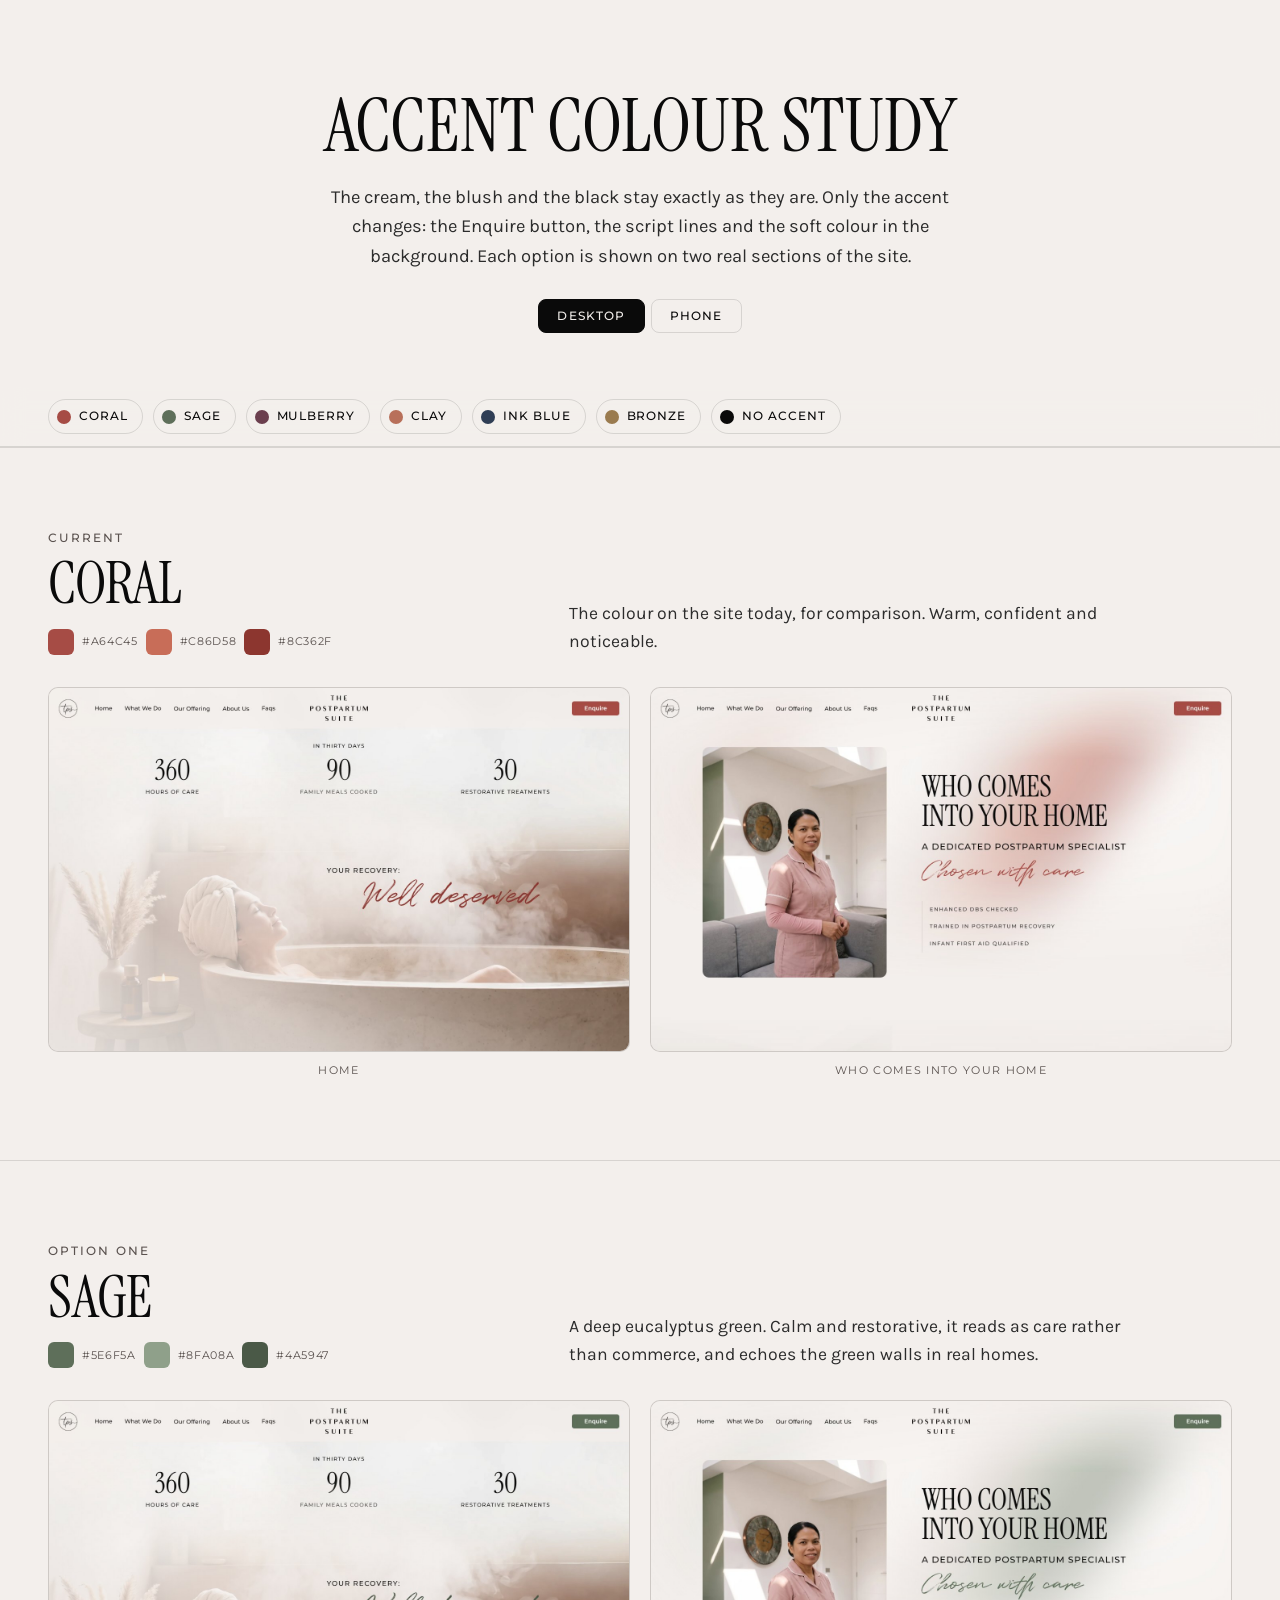
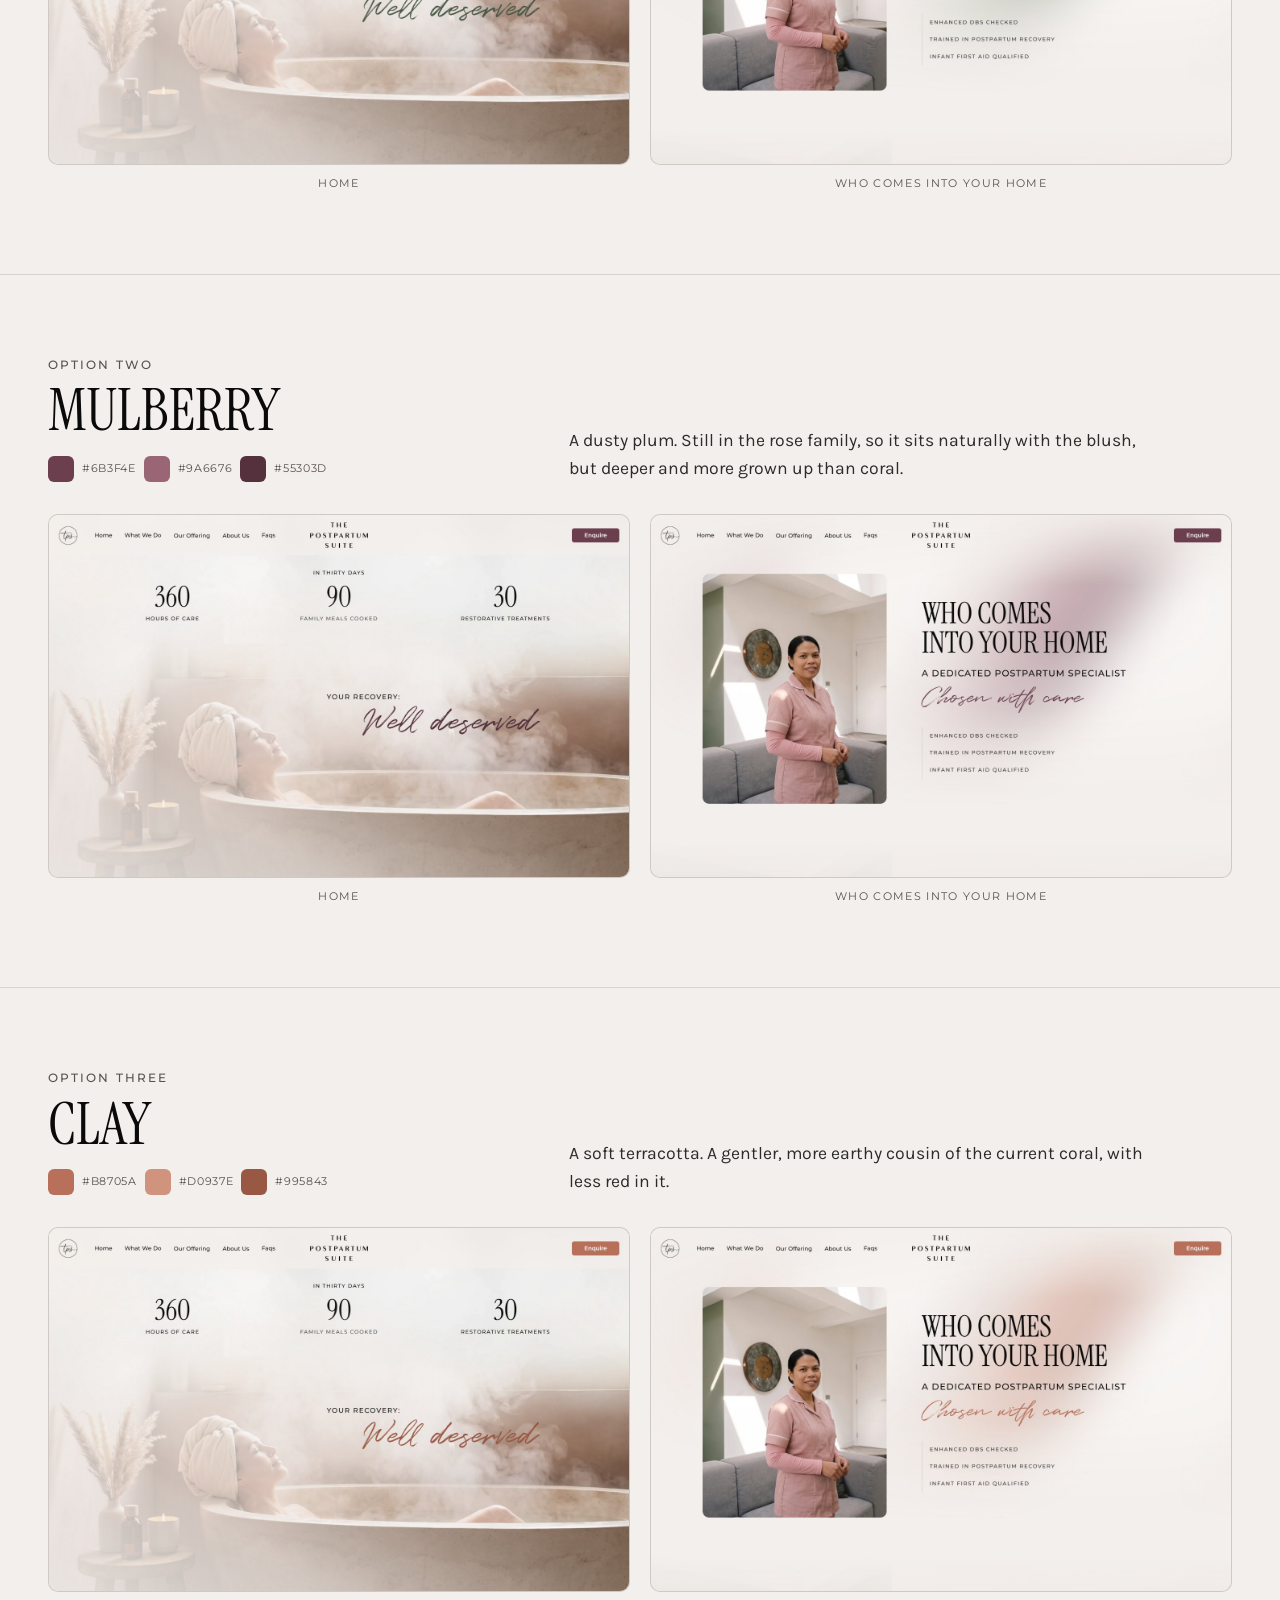
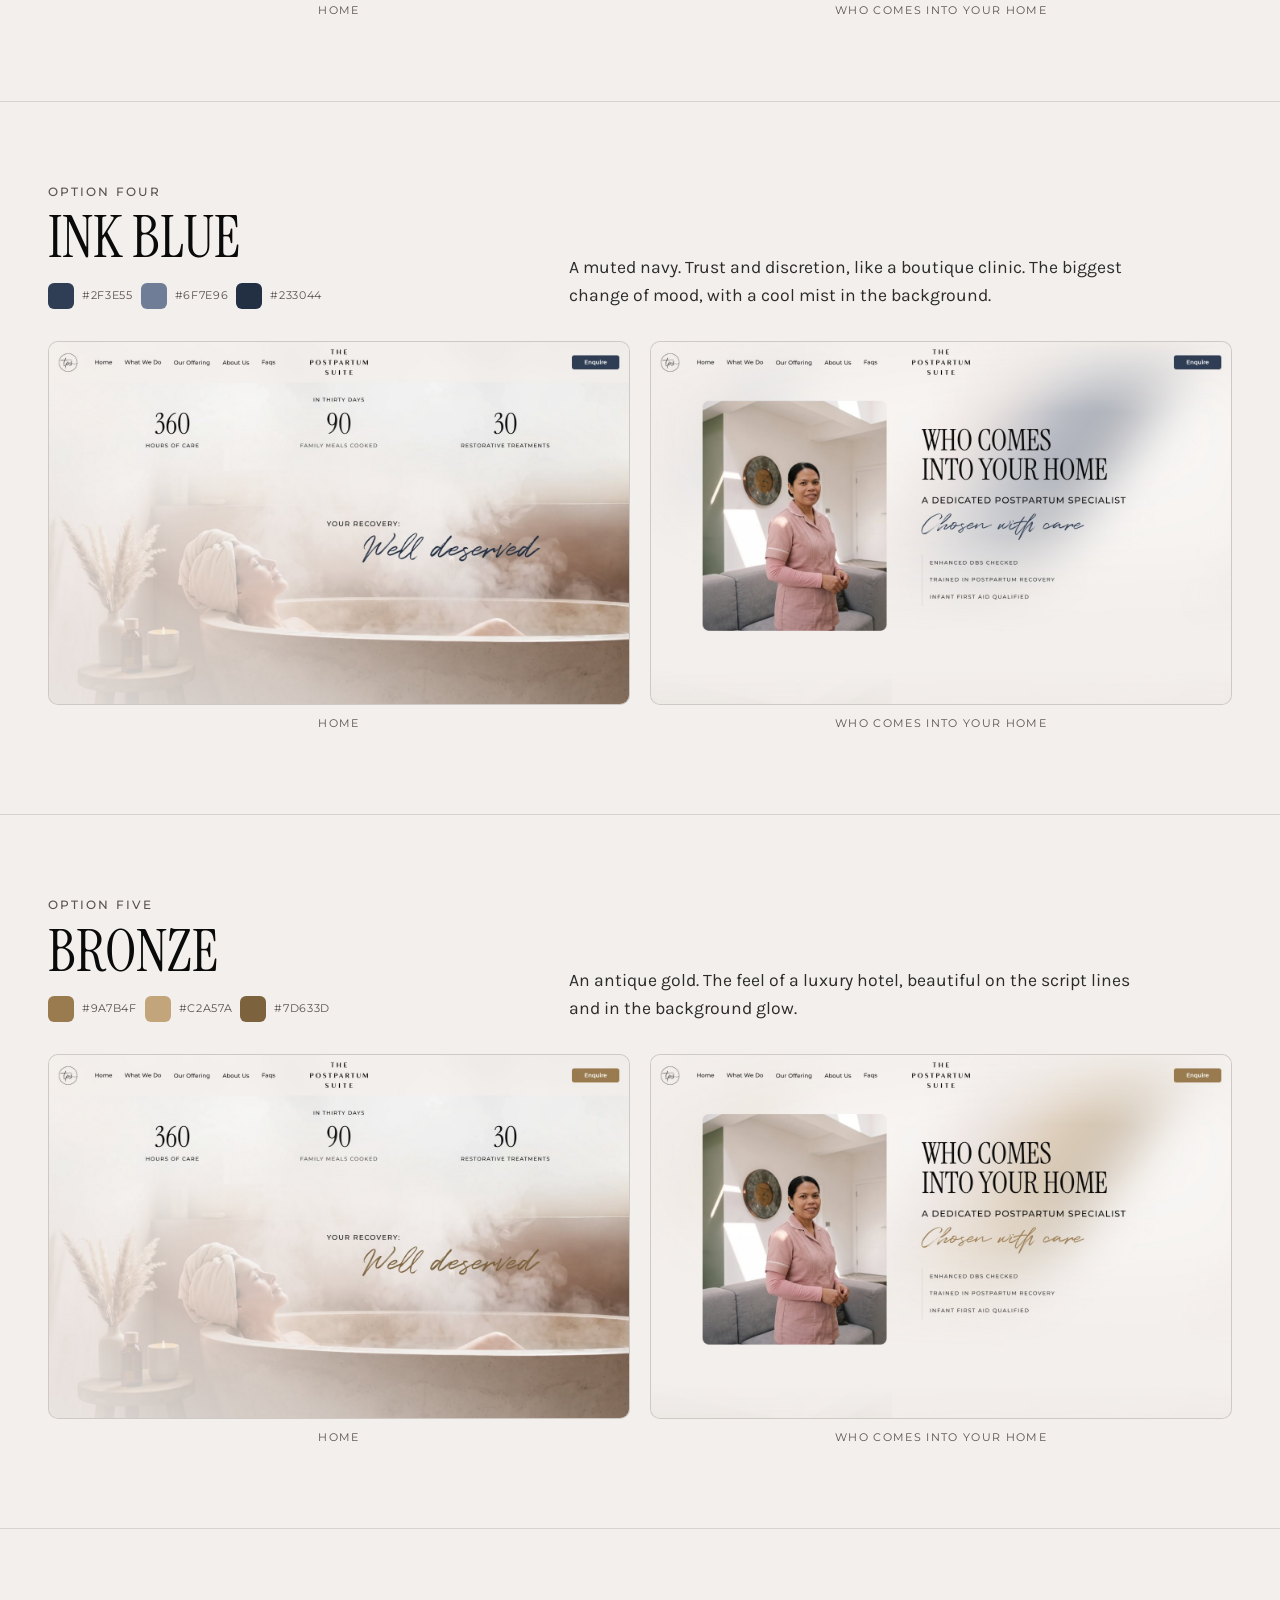
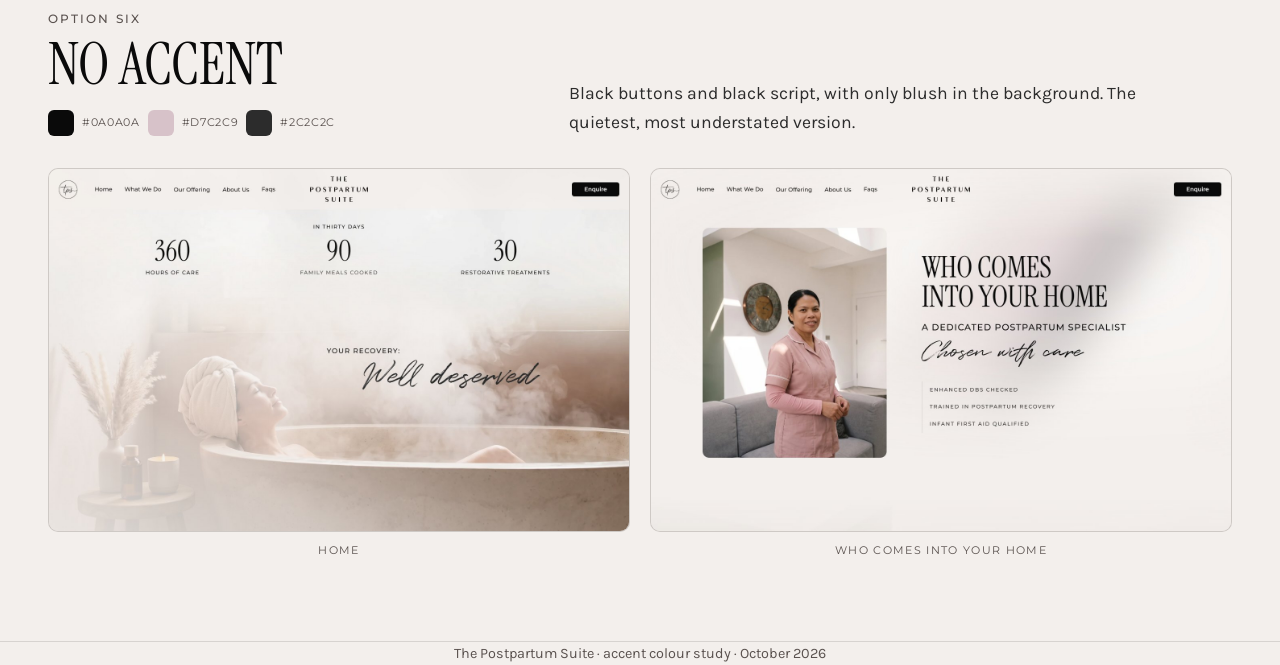
==== index.html @ 4d8846b0 "Accent colour study: six options against the current coral Co-Authored-By: Claude Opus 5.5 <noreply@" ====
<!doctype html>
<html lang="en">
<head>
<meta charset="utf-8" />
<meta name="viewport" content="width=device-width, initial-scale=1" />
<meta name="robots" content="noindex, nofollow" />
<title>Accent Colour Study · The Postpartum Suite</title>
<meta name="color-scheme" content="light only" />
<link rel="preconnect" href="https://fonts.googleapis.com" />
<link rel="preconnect" href="https://fonts.gstatic.com" crossorigin />
<link rel="stylesheet" href="https://fonts.googleapis.com/css2?family=Instrument+Serif&family=Montserrat:wght@400;500;600&family=Karla:wght@400;500&display=swap" />
<style>
  :root {
    --canvas: #F3EFEC; --ink: #0A0A0A; --ink-soft: #2C2C2C; --ink-mute: #5A524F;
    --hair: rgba(10, 10, 10, .12); --gutter: 24px;
  }
  @media (min-width: 900px) { :root { --gutter: 48px; } }
  * { box-sizing: border-box; }
  html { scroll-behavior: smooth; }
  body { margin: 0; background: var(--canvas); color: var(--ink-soft); font-family: Karla, system-ui, sans-serif; line-height: 1.6; }
  img { display: block; max-width: 100%; }
  .wrap { max-width: 1280px; margin: 0 auto; padding: 0 var(--gutter); }

  header.top { padding: clamp(56px, 10vh, 112px) 0 clamp(32px, 6vh, 64px); text-align: center; }
  .top h1 { margin: 0; font-family: "Instrument Serif", Georgia, serif; font-weight: 400; text-transform: uppercase; font-size: clamp(2.4rem, 6vw, 4.6rem); line-height: 1; color: var(--ink); }
  .top p { max-width: 60ch; margin: 1.2rem auto 0; font-size: clamp(1rem, .95rem + .3vw, 1.15rem); }

  nav.jump { position: sticky; top: 0; z-index: 5; background: rgba(243, 239, 236, .88); backdrop-filter: blur(12px); -webkit-backdrop-filter: blur(12px); border-bottom: 1px solid var(--hair); }
  nav.jump ul { list-style: none; margin: 0 auto; padding: 12px var(--gutter); max-width: 1280px; display: flex; gap: 10px; overflow-x: auto; scrollbar-width: none; }
  nav.jump ul::-webkit-scrollbar { display: none; }
  nav.jump a { display: flex; align-items: center; gap: 8px; white-space: nowrap; padding: 7px 14px 7px 8px; border: 1px solid var(--hair); border-radius: 999px; font-family: Montserrat, sans-serif; font-size: .74rem; font-weight: 500; letter-spacing: .08em; text-transform: uppercase; color: var(--ink); text-decoration: none; }
  nav.jump a:hover { background: #fff; }
  .dot { width: 14px; height: 14px; border-radius: 50%; flex: none; }

  .view { display: flex; justify-content: center; gap: 6px; margin: 28px 0 0; }
  .view button { font: 500 .74rem Montserrat, sans-serif; letter-spacing: .1em; text-transform: uppercase; padding: 9px 18px; border-radius: 8px; border: 1px solid var(--hair); background: transparent; color: var(--ink); cursor: pointer; }
  .view button[aria-pressed="true"] { background: var(--ink); color: var(--canvas); border-color: var(--ink); }

  section.pal { padding: clamp(56px, 9vh, 96px) 0; border-top: 1px solid var(--hair); scroll-margin-top: 60px; }
  .pal__head { display: grid; grid-template-columns: minmax(0, 1fr); gap: 18px; margin-bottom: 32px; }
  @media (min-width: 900px) { .pal__head { grid-template-columns: minmax(0, 5fr) minmax(0, 7fr); align-items: end; gap: 48px; } }
  .pal__num { font-family: Montserrat, sans-serif; font-size: .72rem; font-weight: 500; letter-spacing: .18em; text-transform: uppercase; color: var(--ink-mute); margin: 0 0 .5rem; }
  .pal h2 { margin: 0; font-family: "Instrument Serif", Georgia, serif; font-weight: 400; text-transform: uppercase; font-size: clamp(2.2rem, 4.6vw, 3.6rem); line-height: 1; color: var(--ink); }
  .pal__desc { margin: 0; max-width: 58ch; font-size: clamp(1rem, .96rem + .2vw, 1.1rem); }
  .chips { display: flex; gap: 8px; margin-top: 16px; flex-wrap: wrap; }
  .chip { display: flex; align-items: center; gap: 8px; font-family: Montserrat, sans-serif; font-size: .7rem; letter-spacing: .06em; color: var(--ink-mute); }
  .chip i { width: 26px; height: 26px; border-radius: 6px; display: block; }

  .shots { display: grid; gap: 20px; }
  .shots--desk { grid-template-columns: minmax(0, 1fr); }
  @media (min-width: 900px) { .shots--desk { grid-template-columns: repeat(2, minmax(0, 1fr)); } }
  .shots--phone { grid-template-columns: repeat(2, minmax(0, 260px)); justify-content: center; gap: 24px; }
  figure { margin: 0; }
  figure img { width: 100%; border-radius: 10px; border: 1px solid var(--hair); background: #e9e3df; }
  figcaption { margin-top: 10px; font-family: Montserrat, sans-serif; font-size: .7rem; letter-spacing: .12em; text-transform: uppercase; color: var(--ink-mute); text-align: center; }
  body[data-view="desktop"] .shots--phone, body[data-view="phone"] .shots--desk { display: none; }

  footer { padding: 64px 0 88px; text-align: center; font-size: .9rem; color: var(--ink-mute); border-top: 1px solid var(--hair); }
</style>
</head>
<body data-view="desktop">

<header class="top wrap">
  <h1>Accent Colour Study</h1>
  <p>The cream, the blush and the black stay exactly as they are. Only the accent changes: the Enquire button, the script lines and the soft colour in the background. Each option is shown on two real sections of the site.</p>
  <div class="view" role="group" aria-label="Show">
    <button type="button" data-view-btn="desktop" aria-pressed="true">Desktop</button>
    <button type="button" data-view-btn="phone" aria-pressed="false">Phone</button>
  </div>
</header>

<nav class="jump" aria-label="Palettes">
  <ul id="jump"></ul>
</nav>

<main id="palettes"></main>

<footer class="wrap">The Postpartum Suite · accent colour study · October 2026</footer>

<script>
  var PALETTES = [
    { id: 'current', name: 'Coral', label: 'Current', hex: ['#A64C45', '#C86D58', '#8C362F'],
      desc: 'The colour on the site today, for comparison. Warm, confident and noticeable.' },
    { id: 'sage', name: 'Sage', label: 'Option one', hex: ['#5E6F5A', '#8FA08A', '#4A5947'],
      desc: 'A deep eucalyptus green. Calm and restorative, it reads as care rather than commerce, and echoes the green walls in real homes.' },
    { id: 'mulberry', name: 'Mulberry', label: 'Option two', hex: ['#6B3F4E', '#9A6676', '#55303D'],
      desc: 'A dusty plum. Still in the rose family, so it sits naturally with the blush, but deeper and more grown up than coral.' },
    { id: 'clay', name: 'Clay', label: 'Option three', hex: ['#B8705A', '#D0937E', '#995843'],
      desc: 'A soft terracotta. A gentler, more earthy cousin of the current coral, with less red in it.' },
    { id: 'ink', name: 'Ink Blue', label: 'Option four', hex: ['#2F3E55', '#6F7E96', '#233044'],
      desc: 'A muted navy. Trust and discretion, like a boutique clinic. The biggest change of mood, with a cool mist in the background.' },
    { id: 'bronze', name: 'Bronze', label: 'Option five', hex: ['#9A7B4F', '#C2A57A', '#7D633D'],
      desc: 'An antique gold. The feel of a luxury hotel, beautiful on the script lines and in the background glow.' },
    { id: 'none', name: 'No Accent', label: 'Option six', hex: ['#0A0A0A', '#D7C2C9', '#2C2C2C'],
      desc: 'Black buttons and black script, with only blush in the background. The quietest, most understated version.' }
  ];
  var main = document.getElementById('palettes'), jump = document.getElementById('jump');
  PALETTES.forEach(function (p) {
    var li = document.createElement('li');
    li.innerHTML = '<a href="#' + p.id + '"><span class="dot" style="background:' + p.hex[0] + '"></span>' + p.name + '</a>';
    jump.appendChild(li);
    var s = document.createElement('section');
    s.className = 'pal'; s.id = p.id;
    var img = function (scene, w, cap) {
      return '<figure><img src="img/' + scene + '-' + p.id + '-' + w + '.jpg" alt="' + cap + ', ' + p.name + ' accent" loading="lazy" decoding="async" /><figcaption>' + cap + '</figcaption></figure>';
    };
    s.innerHTML =
      '<div class="wrap">' +
        '<div class="pal__head">' +
          '<div><p class="pal__num">' + p.label + '</p><h2>' + p.name + '</h2>' +
            '<div class="chips">' + p.hex.map(function (h) { return '<span class="chip"><i style="background:' + h + '"></i>' + h + '</span>'; }).join('') + '</div></div>' +
          '<p class="pal__desc">' + p.desc + '</p>' +
        '</div>' +
        '<div class="shots shots--desk">' + img('home', 1440, 'Home') + img('who', 1440, 'Who Comes Into Your Home') + '</div>' +
        '<div class="shots shots--phone">' + img('home', 390, 'Home') + img('who', 390, 'Who Comes Into Your Home') + '</div>' +
      '</div>';
    main.appendChild(s);
  });
  [].forEach.call(document.querySelectorAll('[data-view-btn]'), function (b) {
    b.addEventListener('click', function () {
      document.body.setAttribute('data-view', b.getAttribute('data-view-btn'));
      [].forEach.call(document.querySelectorAll('[data-view-btn]'), function (o) { o.setAttribute('aria-pressed', String(o === b)); });
    });
  });
</script>
</body>
</html>
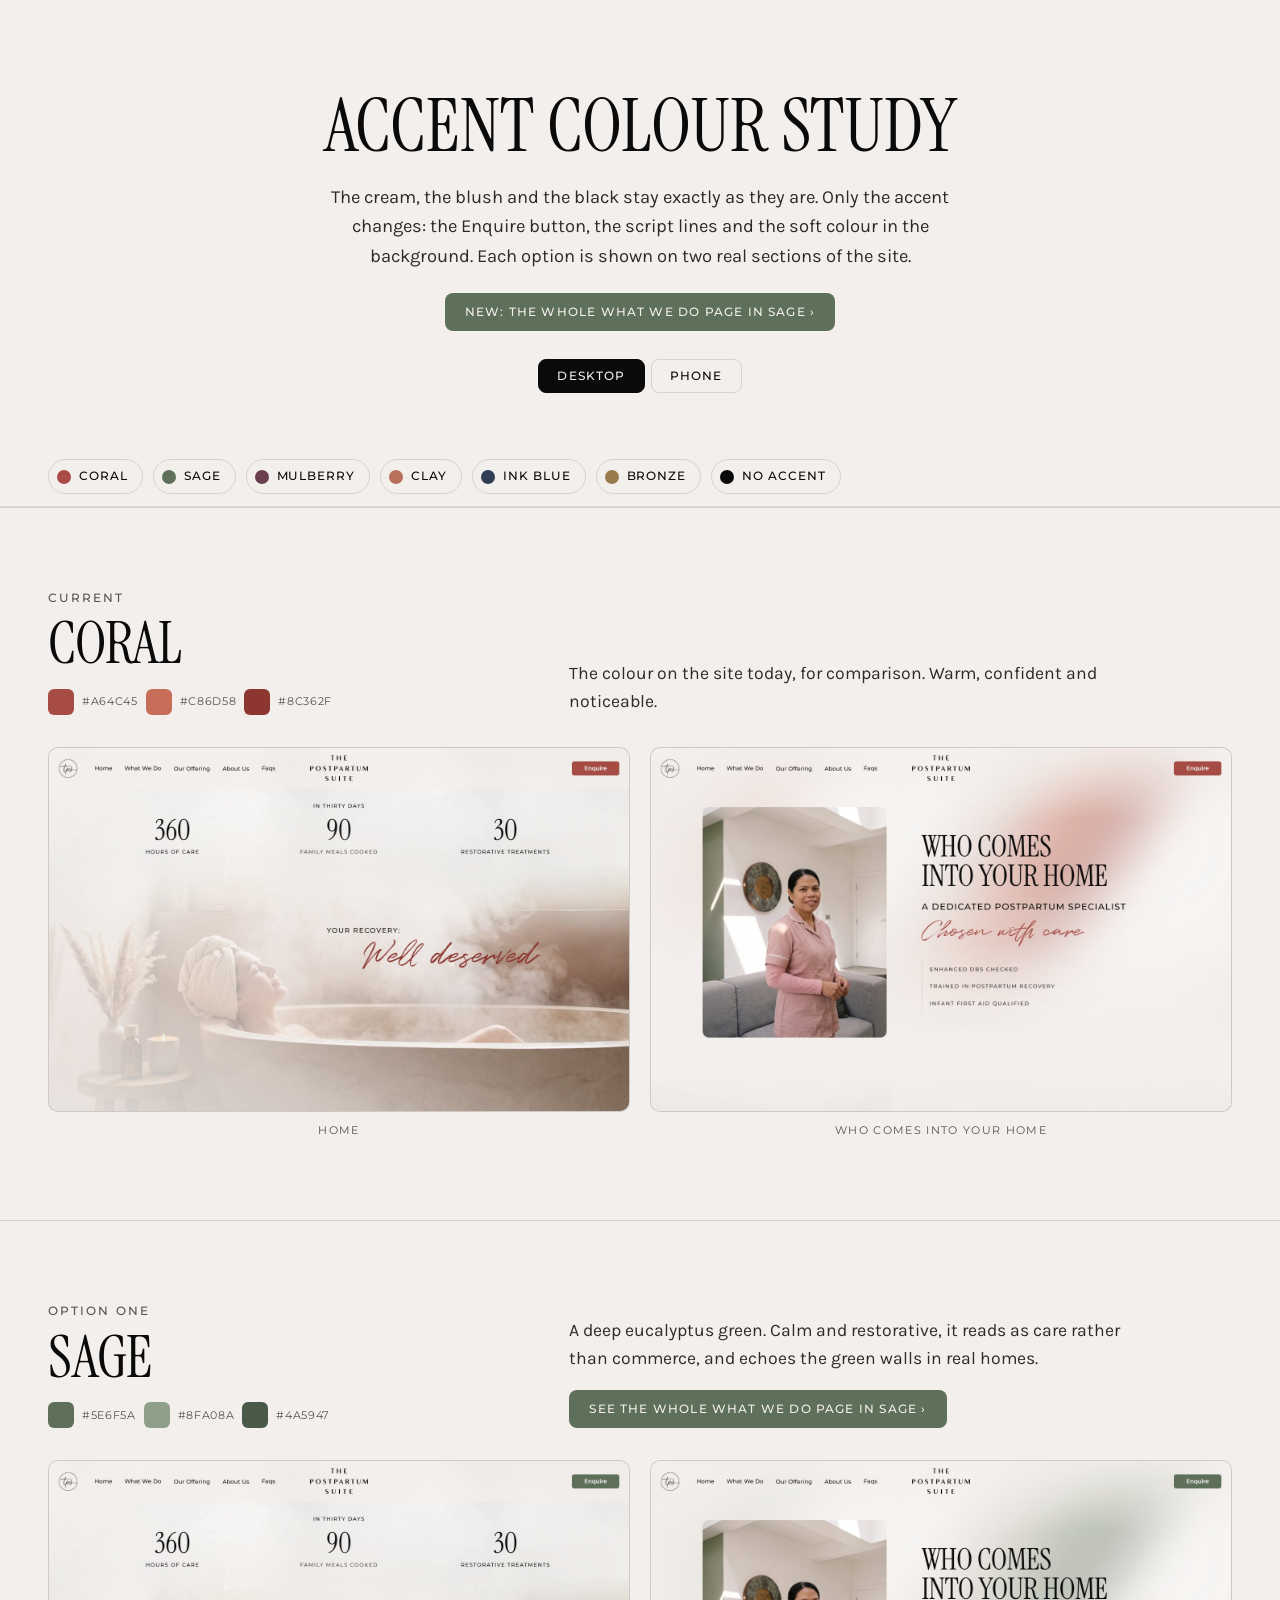
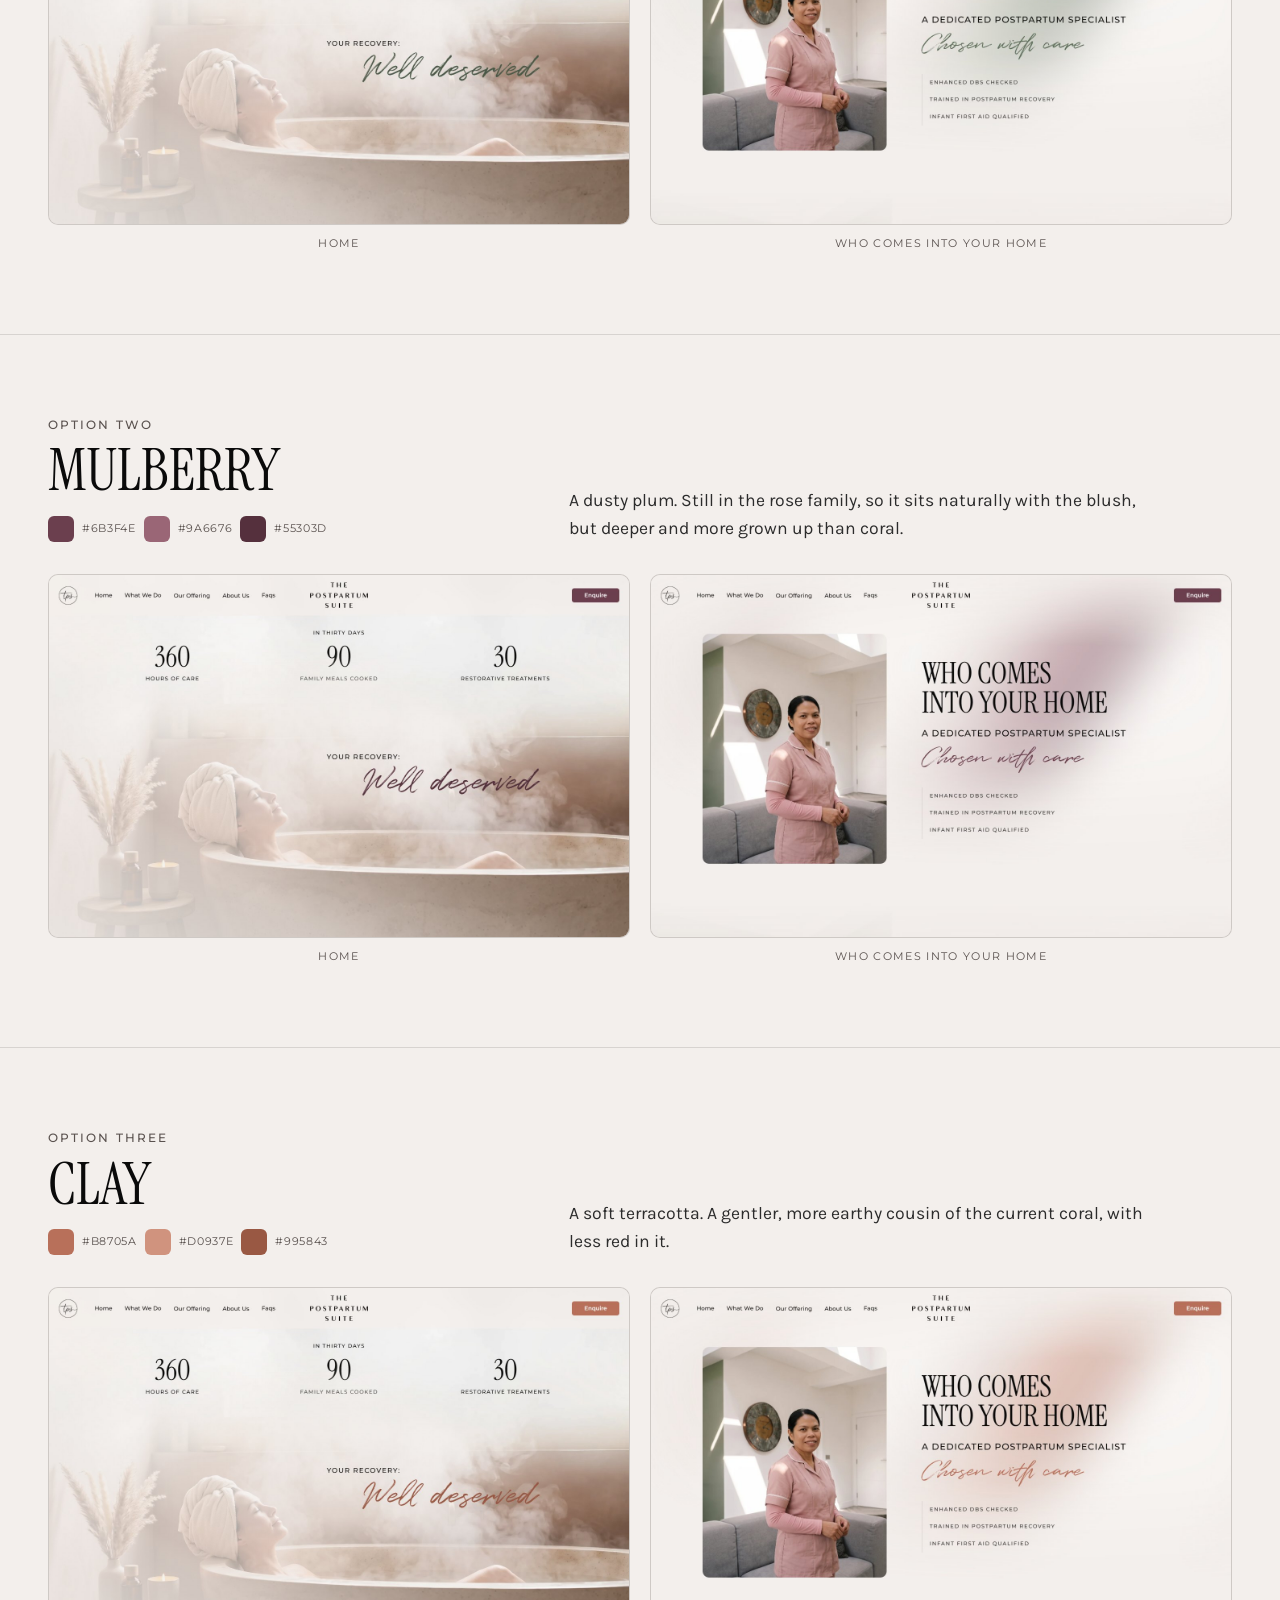
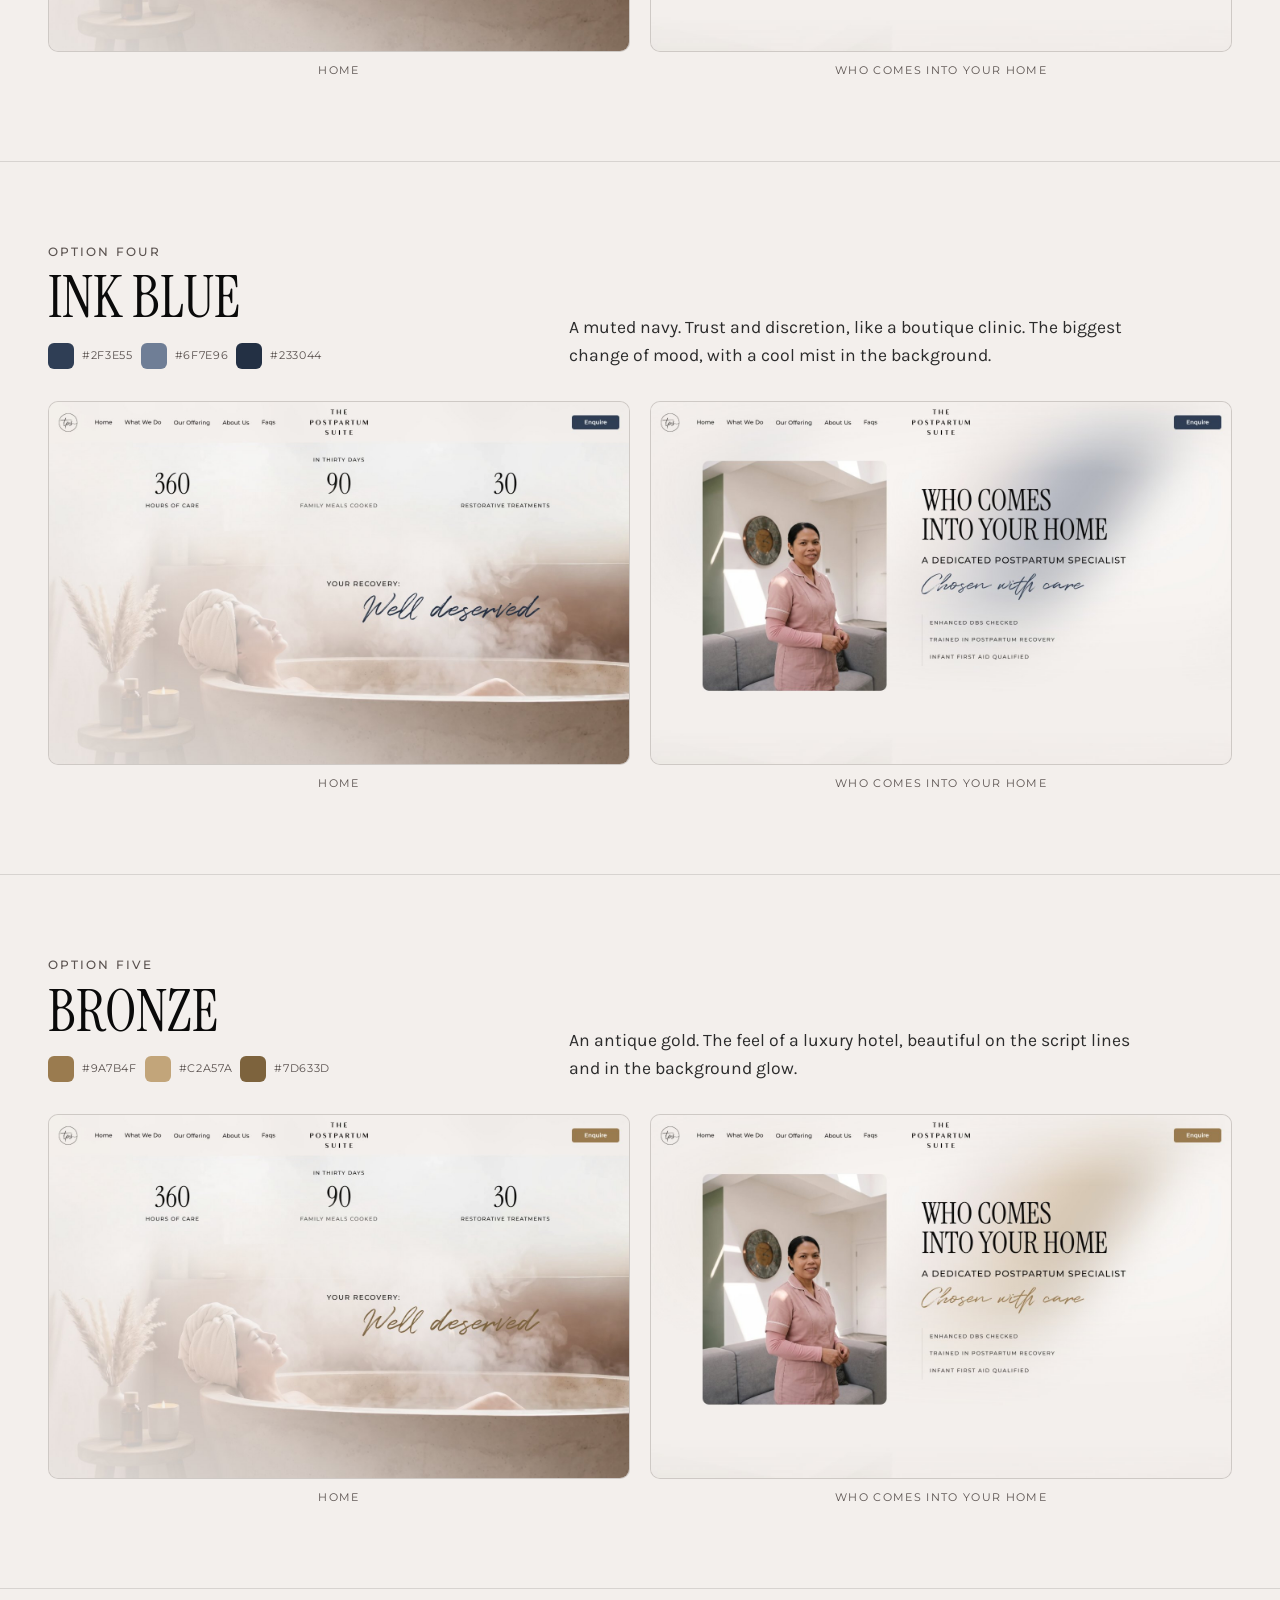
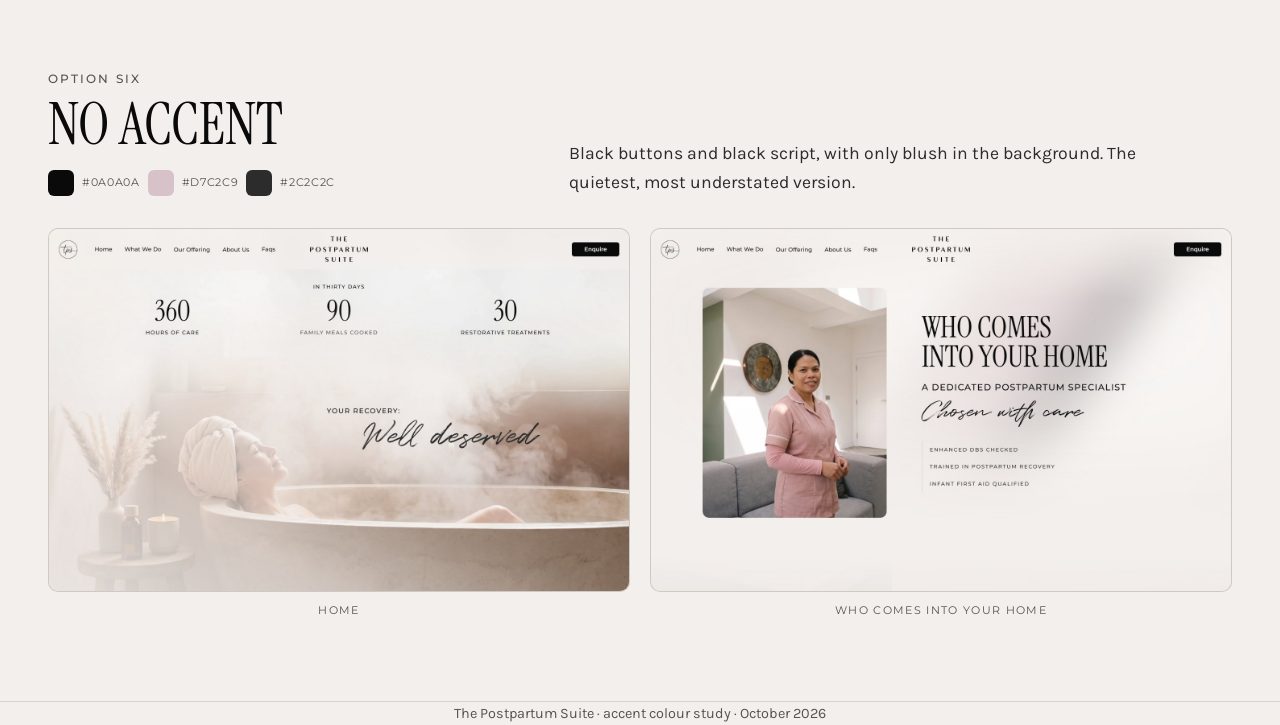
==== commit ad2ad65b: "The whole What We Do page in Sage, linked from the study Co-Authored-By: Claude Opus 5.5 <noreply@an" ====
--- a/index.html
+++ b/index.html
@@ -55,6 +55,23 @@
   figcaption { margin-top: 10px; font-family: Montserrat, sans-serif; font-size: .7rem; letter-spacing: .12em; text-transform: uppercase; color: var(--ink-mute); text-align: center; }
   body[data-view="desktop"] .shots--phone, body[data-view="phone"] .shots--desk { display: none; }
 
+  figure img { cursor: zoom-in; }
+  .full { display: inline-block; margin-top: 18px; padding: 12px 20px; border-radius: 8px; background: #5E6F5A; color: #F3EFEC; text-decoration: none; font: 500 .74rem Montserrat, sans-serif; letter-spacing: .1em; text-transform: uppercase; }
+  .full:hover { background: #4A5947; }
+  .top .full { margin-top: 22px; }
+
+  /* Full screen view: tap an image, Back (or Esc, or Close) returns to the page.
+     The arrows step through the options on the same section. */
+  .lb { position: fixed; inset: 0; z-index: 50; background: #1b1918; display: none; flex-direction: column; }
+  .lb.is-open { display: flex; }
+  .lb__bar { flex: none; display: flex; align-items: center; gap: 10px; padding: 10px 12px; background: #1b1918; color: #F3EFEC; font-family: Montserrat, sans-serif; font-size: .72rem; letter-spacing: .1em; text-transform: uppercase; }
+  .lb__cap { flex: 1; min-width: 0; text-align: center; overflow: hidden; text-overflow: ellipsis; white-space: nowrap; }
+  .lb__btn { flex: none; font: 500 .72rem Montserrat, sans-serif; letter-spacing: .1em; text-transform: uppercase; color: #0A0A0A; background: #F3EFEC; border: 0; border-radius: 8px; padding: 10px 14px; cursor: pointer; }
+  .lb__nav { flex: none; width: 40px; height: 40px; border-radius: 50%; border: 1px solid rgba(243,239,236,.35); background: transparent; color: #F3EFEC; font-size: 1.3rem; line-height: 1; cursor: pointer; }
+  .lb__stage { flex: 1; min-height: 0; position: relative; }
+  .lb__img { position: absolute; inset: 0; width: 100%; height: 100%; object-fit: contain; }
+  body.lb-open { overflow: hidden; }
+
   footer { padding: 64px 0 88px; text-align: center; font-size: .9rem; color: var(--ink-mute); border-top: 1px solid var(--hair); }
 </style>
 </head>
@@ -63,6 +80,7 @@
 <header class="top wrap">
   <h1>Accent Colour Study</h1>
   <p>The cream, the blush and the black stay exactly as they are. Only the accent changes: the Enquire button, the script lines and the soft colour in the background. Each option is shown on two real sections of the site.</p>
+  <a class="full" href="what-we-do-sage/">New: the whole What We Do page in Sage &#8250;</a>
   <div class="view" role="group" aria-label="Show">
     <button type="button" data-view-btn="desktop" aria-pressed="true">Desktop</button>
     <button type="button" data-view-btn="phone" aria-pressed="false">Phone</button>
@@ -77,11 +95,21 @@
 
 <footer class="wrap">The Postpartum Suite · accent colour study · October 2026</footer>
 
+<div class="lb" id="lb" role="dialog" aria-modal="true" aria-label="Full screen view">
+  <div class="lb__bar">
+    <button class="lb__nav" type="button" id="lb-prev" aria-label="Previous option">&#8249;</button>
+    <span class="lb__cap" id="lb-cap"></span>
+    <button class="lb__nav" type="button" id="lb-next" aria-label="Next option">&#8250;</button>
+    <button class="lb__btn" type="button" id="lb-close">Back</button>
+  </div>
+  <div class="lb__stage"><img class="lb__img" id="lb-img" alt="" /></div>
+</div>
+
 <script>
   var PALETTES = [
     { id: 'current', name: 'Coral', label: 'Current', hex: ['#A64C45', '#C86D58', '#8C362F'],
       desc: 'The colour on the site today, for comparison. Warm, confident and noticeable.' },
-    { id: 'sage', name: 'Sage', label: 'Option one', hex: ['#5E6F5A', '#8FA08A', '#4A5947'],
+    { id: 'sage', name: 'Sage', label: 'Option one', full: 'what-we-do-sage/', hex: ['#5E6F5A', '#8FA08A', '#4A5947'],
       desc: 'A deep eucalyptus green. Calm and restorative, it reads as care rather than commerce, and echoes the green walls in real homes.' },
     { id: 'mulberry', name: 'Mulberry', label: 'Option two', hex: ['#6B3F4E', '#9A6676', '#55303D'],
       desc: 'A dusty plum. Still in the rose family, so it sits naturally with the blush, but deeper and more grown up than coral.' },
@@ -109,13 +137,51 @@
         '<div class="pal__head">' +
           '<div><p class="pal__num">' + p.label + '</p><h2>' + p.name + '</h2>' +
             '<div class="chips">' + p.hex.map(function (h) { return '<span class="chip"><i style="background:' + h + '"></i>' + h + '</span>'; }).join('') + '</div></div>' +
-          '<p class="pal__desc">' + p.desc + '</p>' +
+          '<div><p class="pal__desc">' + p.desc + '</p>' + (p.full ? '<a class="full" href="' + p.full + '">See the whole What We Do page in ' + p.name + ' &#8250;</a>' : '') + '</div>' +
         '</div>' +
         '<div class="shots shots--desk">' + img('home', 1440, 'Home') + img('who', 1440, 'Who Comes Into Your Home') + '</div>' +
         '<div class="shots shots--phone">' + img('home', 390, 'Home') + img('who', 390, 'Who Comes Into Your Home') + '</div>' +
       '</div>';
     main.appendChild(s);
   });
+  // Full screen view. Opening adds a history entry, so the phone or browser
+  // Back button closes it and returns to the same place on the page.
+  var lb = document.getElementById('lb'), lbImg = document.getElementById('lb-img'), lbCap = document.getElementById('lb-cap');
+  var cur = null; // { i: palette index, scene, w }
+  function show() {
+    var p = PALETTES[cur.i];
+    lbImg.src = 'img/' + cur.scene + '-' + p.id + '-' + cur.w + '.jpg';
+    lbImg.alt = (cur.scene === 'home' ? 'Home' : 'Who Comes Into Your Home') + ', ' + p.name + ' accent';
+    lbCap.textContent = p.name + ' · ' + (cur.scene === 'home' ? 'Home' : 'Who Comes Into Your Home') + ' · ' + (cur.w === '1440' ? 'Desktop' : 'Phone');
+  }
+  function open(i, scene, w) {
+    cur = { i: i, scene: scene, w: w }; show();
+    lb.classList.add('is-open'); document.body.classList.add('lb-open');
+    history.pushState({ lb: true }, '');
+  }
+  function closeView() { lb.classList.remove('is-open'); document.body.classList.remove('lb-open'); cur = null; }
+  function step(d) { if (!cur) return; cur.i = (cur.i + d + PALETTES.length) % PALETTES.length; show(); }
+  main.addEventListener('click', function (e) {
+    var img = e.target.closest('figure img'); if (!img) return;
+    var m = img.getAttribute('src').match(/img\/(home|who)-(\w+)-(\d+)\.jpg/); if (!m) return;
+    var i = PALETTES.findIndex(function (p) { return p.id === m[2]; });
+    open(i, m[1], m[3]);
+  });
+  document.getElementById('lb-close').addEventListener('click', function () { history.back(); });
+  document.getElementById('lb-prev').addEventListener('click', function () { step(-1); });
+  document.getElementById('lb-next').addEventListener('click', function () { step(1); });
+  window.addEventListener('popstate', function () { if (cur) closeView(); });
+  document.addEventListener('keydown', function (e) {
+    if (!cur) return;
+    if (e.key === 'Escape') history.back();
+    if (e.key === 'ArrowLeft') step(-1);
+    if (e.key === 'ArrowRight') step(1);
+  });
+  // Swipe between options on a phone.
+  var sx = null;
+  lb.addEventListener('touchstart', function (e) { sx = e.touches[0].clientX; }, { passive: true });
+  lb.addEventListener('touchend', function (e) { if (sx === null) return; var dx = e.changedTouches[0].clientX - sx; if (Math.abs(dx) > 50) step(dx < 0 ? 1 : -1); sx = null; });
+
   [].forEach.call(document.querySelectorAll('[data-view-btn]'), function (b) {
     b.addEventListener('click', function () {
       document.body.setAttribute('data-view', b.getAttribute('data-view-btn'));
